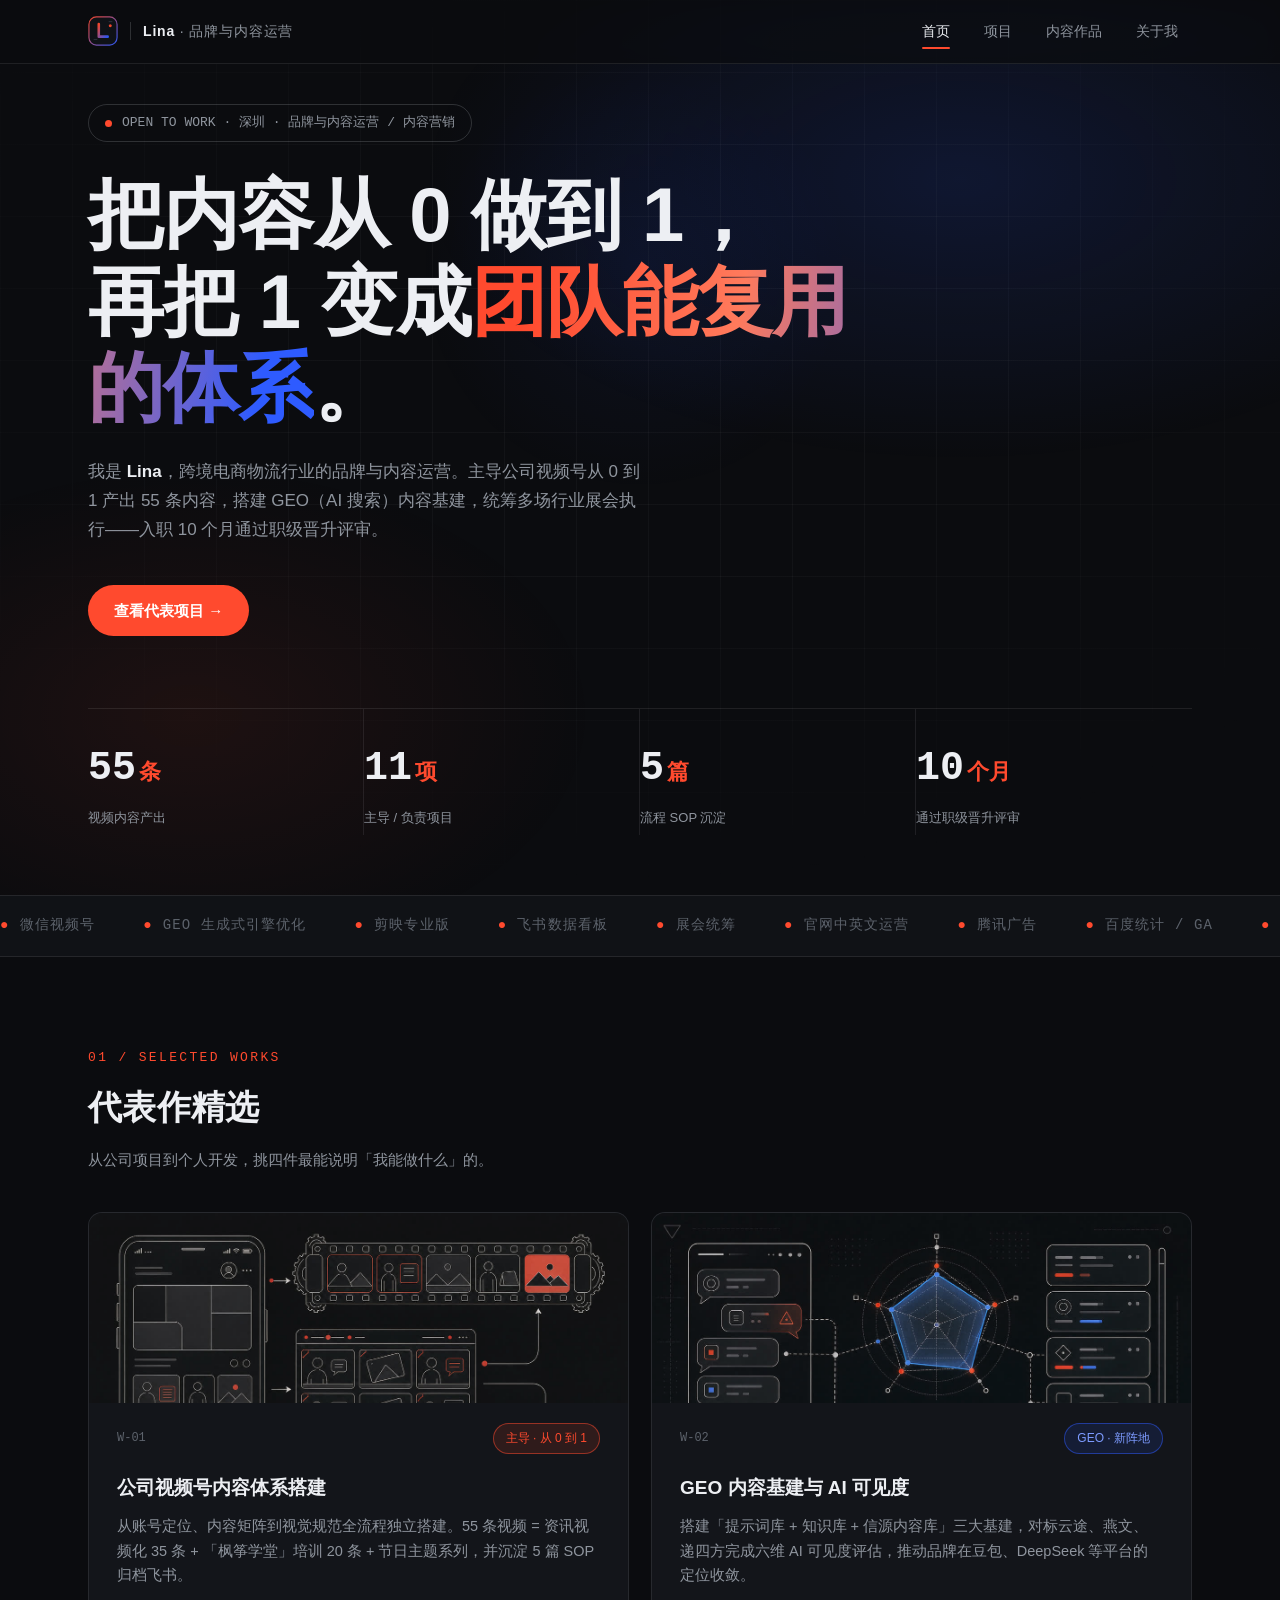
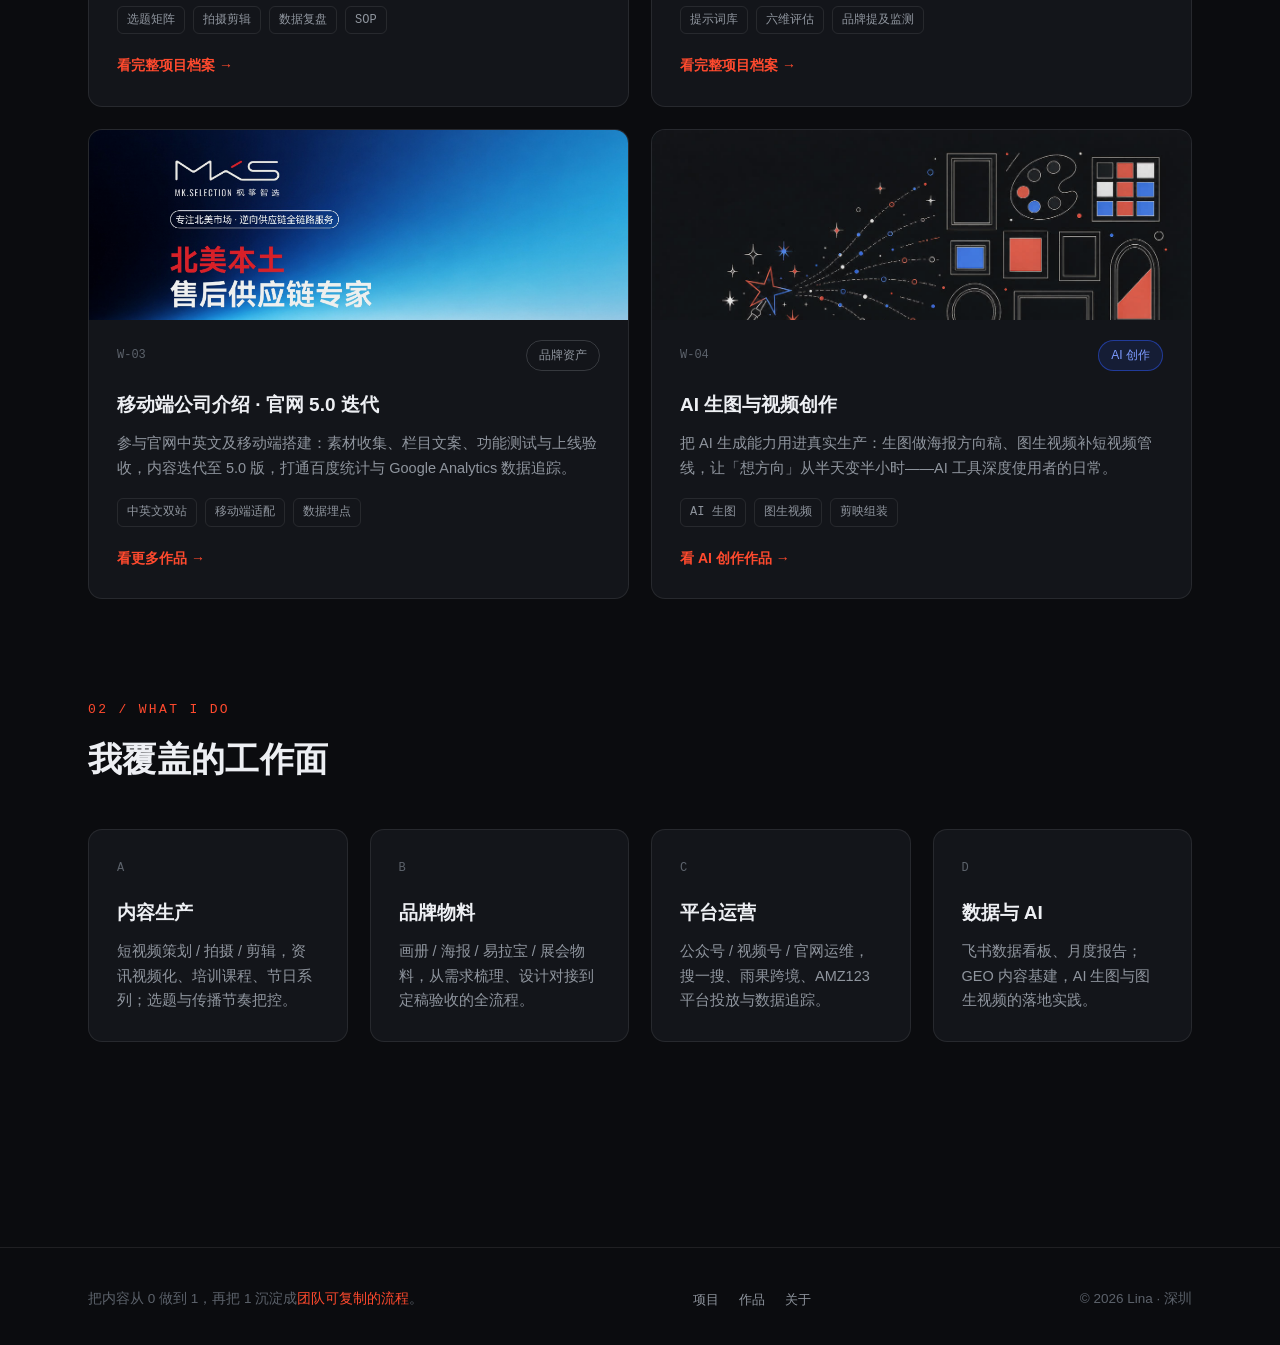
==== index.html @ fd3db306 "feat: Lina 个人求职网站（四页响应式静态站）" ====
<!DOCTYPE html>
<html lang="zh-CN">
<head>
<meta charset="UTF-8">
<meta name="viewport" content="width=device-width, initial-scale=1.0">
<title>Lina · 品牌与内容运营 — 个人主页</title>
<meta name="description" content="Lina，跨境电商物流行业品牌与内容运营。主导视频号从 0 到 1 产出 55 条内容，搭建 GEO 内容基建，统筹多场行业展会执行。">
<link rel="stylesheet" href="css/style.css">
<link rel="icon" type="image/svg+xml" href="assets/img/avatar-lina.svg">
</head>
<body>
<div id="progress"></div>
<div id="glow"></div>

<nav class="nav">
  <div class="nav-inner">
    <a class="brand" href="index.html">
      <img src="assets/img/avatar-lina.svg" alt="Lina">
      <span class="brand-divider"></span>
      <span class="brand-name"><b>Lina</b> · 品牌与内容运营</span>
    </a>
    <div class="nav-links">
      <a href="index.html" class="active">首页</a>
      <a href="projects.html">项目</a>
      <a href="works.html">内容作品</a>
      <a href="about.html">关于我</a>
    </div>
    <button class="burger" id="burger" aria-label="菜单"><span></span><span></span><span></span></button>
  </div>
</nav>
<div class="mobile-menu" id="mobileMenu">
  <a href="index.html">首页 <small>01</small></a>
  <a href="projects.html">项目经历 <small>02</small></a>
  <a href="works.html">内容作品 <small>03</small></a>
  <a href="about.html">关于我 <small>04</small></a>
</div>

<!-- HERO -->
<section class="hero">
  <div class="hero-bg"></div>
  <div class="hero-grid"></div>
  <div class="wrap hero-inner">
    <div class="hero-tag reveal"><span class="dot"></span>OPEN TO WORK · 深圳 · 品牌与内容运营 / 内容营销</div>
    <h1 class="reveal d1">把内容从 0 做到 1，<br>再把 1 变成<span class="grad">团队能复用的体系</span>。</h1>
    <p class="hero-sub reveal d2">我是 <b>Lina</b>，跨境电商物流行业的品牌与内容运营。主导公司视频号从 0 到 1 产出 55 条内容，搭建 GEO（AI 搜索）内容基建，统筹多场行业展会执行——入职 10 个月通过职级晋升评审。</p>
    <div class="hero-actions reveal d3">
      <a class="btn btn-primary" href="projects.html">查看代表项目 →</a>
    </div>
    <div class="hero-metrics reveal d4">
      <div class="metric"><div class="num"><span data-count="55">0</span><i>条</i></div><div class="label">视频内容产出</div></div>
      <div class="metric"><div class="num"><span data-count="11">0</span><i>项</i></div><div class="label">主导 / 负责项目</div></div>
      <div class="metric"><div class="num"><span data-count="5">0</span><i>篇</i></div><div class="label">流程 SOP 沉淀</div></div>
      <div class="metric"><div class="num"><span data-count="10">0</span><i>个月</i></div><div class="label">通过职级晋升评审</div></div>
    </div>
  </div>
</section>

<!-- 跑马灯 -->
<div class="marquee" aria-hidden="true">
  <div class="marquee-track">
    <span><em>●</em>微信视频号</span><span><em>●</em>GEO 生成式引擎优化</span><span><em>●</em>剪映专业版</span><span><em>●</em>飞书数据看板</span><span><em>●</em>展会统筹</span><span><em>●</em>官网中英文运营</span><span><em>●</em>腾讯广告</span><span><em>●</em>百度统计 / GA</span><span><em>●</em>微信公众号</span><span><em>●</em>AMZ123 / 雨果跨境</span>
    <span><em>●</em>微信视频号</span><span><em>●</em>GEO 生成式引擎优化</span><span><em>●</em>剪映专业版</span><span><em>●</em>飞书数据看板</span><span><em>●</em>展会统筹</span><span><em>●</em>官网中英文运营</span><span><em>●</em>腾讯广告</span><span><em>●</em>百度统计 / GA</span><span><em>●</em>微信公众号</span><span><em>●</em>AMZ123 / 雨果跨境</span>
  </div>
</div>

<!-- 代表作精选 -->
<section style="padding: 90px 0 20px;">
  <div class="wrap">
    <div class="section-head reveal">
      <span class="idx">01 / SELECTED WORKS</span>
      <h2>代表作精选</h2>
      <p>从公司项目到个人开发，挑四件最能说明「我能做什么」的。</p>
    </div>
    <div class="grid-2">
      <div class="card reveal">
        <div class="card-media"><img src="assets/img/covers/gen-video-system.jpg" alt="公司视频号内容体系搭建" loading="lazy"></div>
        <div class="card-top"><span class="card-idx">W-01</span><span class="card-tag lead">主导 · 从 0 到 1</span></div>
        <h3>公司视频号内容体系搭建</h3>
        <p>从账号定位、内容矩阵到视觉规范全流程独立搭建。55 条视频 = 资讯视频化 35 条 + 「枫筝学堂」培训 20 条 + 节日主题系列，并沉淀 5 篇 SOP 归档飞书。</p>
        <div class="chips"><span>选题矩阵</span><span>拍摄剪辑</span><span>数据复盘</span><span>SOP</span></div>
        <a class="card-link" href="projects.html">看完整项目档案 →</a>
      </div>
      <div class="card reveal d1">
        <div class="card-media"><img src="assets/img/covers/gen-geo.jpg" alt="GEO 内容基建与 AI 可见度" loading="lazy"></div>
        <div class="card-top"><span class="card-idx">W-02</span><span class="card-tag join">GEO · 新阵地</span></div>
        <h3>GEO 内容基建与 AI 可见度</h3>
        <p>搭建「提示词库 + 知识库 + 信源内容库」三大基建，对标云途、燕文、递四方完成六维 AI 可见度评估，推动品牌在豆包、DeepSeek 等平台的定位收敛。</p>
        <div class="chips"><span>提示词库</span><span>六维评估</span><span>品牌提及监测</span></div>
        <a class="card-link" href="projects.html">看完整项目档案 →</a>
      </div>
      <div class="card reveal d2">
        <div class="card-media"><img src="assets/img/work-mobile-intro.jpg" alt="移动端公司介绍" loading="lazy"></div>
        <div class="card-top"><span class="card-idx">W-03</span><span class="card-tag">品牌资产</span></div>
        <h3>移动端公司介绍 · 官网 5.0 迭代</h3>
        <p>参与官网中英文及移动端搭建：素材收集、栏目文案、功能测试与上线验收，内容迭代至 5.0 版，打通百度统计与 Google Analytics 数据追踪。</p>
        <div class="chips"><span>中英文双站</span><span>移动端适配</span><span>数据埋点</span></div>
        <a class="card-link" href="works.html">看更多作品 →</a>
      </div>
      <div class="card reveal d3">
        <div class="card-media"><img src="assets/img/covers/gen-aigc.jpg" alt="AI 生图与视频创作" loading="lazy"></div>
        <div class="card-top"><span class="card-idx">W-04</span><span class="card-tag join">AI 创作</span></div>
        <h3>AI 生图与视频创作</h3>
        <p>把 AI 生成能力用进真实生产：生图做海报方向稿、图生视频补短视频管线，让「想方向」从半天变半小时——AI 工具深度使用者的日常。</p>
        <div class="chips"><span>AI 生图</span><span>图生视频</span><span>剪映组装</span></div>
        <a class="card-link" href="works.html">看 AI 创作作品 →</a>
      </div>
    </div>
  </div>
</section>

<!-- 能做什么 -->
<section style="padding: 80px 0 0;">
  <div class="wrap">
    <div class="section-head reveal">
      <span class="idx">02 / WHAT I DO</span>
      <h2>我覆盖的工作面</h2>
    </div>
    <div class="grid-4">
      <div class="card reveal">
        <div class="card-top"><span class="card-idx">A</span></div>
        <h3>内容生产</h3>
        <p>短视频策划 / 拍摄 / 剪辑，资讯视频化、培训课程、节日系列；选题与传播节奏把控。</p>
      </div>
      <div class="card reveal d1">
        <div class="card-top"><span class="card-idx">B</span></div>
        <h3>品牌物料</h3>
        <p>画册 / 海报 / 易拉宝 / 展会物料，从需求梳理、设计对接到定稿验收的全流程。</p>
      </div>
      <div class="card reveal d2">
        <div class="card-top"><span class="card-idx">C</span></div>
        <h3>平台运营</h3>
        <p>公众号 / 视频号 / 官网运维，搜一搜、雨果跨境、AMZ123 平台投放与数据追踪。</p>
      </div>
      <div class="card reveal d3">
        <div class="card-top"><span class="card-idx">D</span></div>
        <h3>数据与 AI</h3>
        <p>飞书数据看板、月度报告；GEO 内容基建，AI 生图与图生视频的落地实践。</p>
      </div>
    </div>
    <div style="margin-top: 52px; text-align: center;" class="reveal">
      <a class="btn btn-ghost" href="about.html">了解我是谁 →</a>
    </div>
  </div>
</section>

<footer>
  <div class="foot-inner">
    <div class="foot-quote">把内容从 0 做到 1，再把 1 沉淀成<em>团队可复制的流程</em>。</div>
    <div class="foot-links">
      <a href="projects.html">项目</a>
      <a href="works.html">作品</a>
      <a href="about.html">关于</a>
    </div>
    <div class="foot-quote">© <span id="year"></span> Lina · 深圳</div>
  </div>
</footer>
<script src="js/main.js"></script>
</body>
</html>
---- css/style.css ----
/* ============================================================
   Lina Portfolio — 设计系统
   深色编辑部风 · 细线条 · M.KiTE 红蓝双主色
   ============================================================ */

:root {
  --bg: #0b0c0f;
  --bg-soft: #101216;
  --surface: #13151a;
  --surface-2: #171a21;
  --line: rgba(235, 238, 245, 0.09);
  --line-strong: rgba(235, 238, 245, 0.16);
  --text: #edeff3;
  --muted: #8f959e;
  --faint: #5c626b;
  --red: #ff4a2e;
  --blue: #2e5bff;
  --red-soft: rgba(255, 74, 46, 0.12);
  --blue-soft: rgba(46, 91, 255, 0.12);
  --radius: 14px;
  --radius-sm: 9px;
  --font: "PingFang SC", "Microsoft YaHei UI", "Microsoft YaHei", "Segoe UI", sans-serif;
  --mono: "Cascadia Code", "JetBrains Mono", Consolas, "Courier New", monospace;
  --nav-h: 64px;
  --max-w: 1160px;
}

* { margin: 0; padding: 0; box-sizing: border-box; }

html { scroll-behavior: smooth; }

body {
  font-family: var(--font);
  background: var(--bg);
  color: var(--text);
  line-height: 1.7;
  font-size: 16px;
  -webkit-font-smoothing: antialiased;
  animation: pageIn 0.5s ease both;
}

@keyframes pageIn { from { opacity: 0; } to { opacity: 1; } }

::selection { background: var(--red); color: #fff; }

a { color: inherit; text-decoration: none; }
img { max-width: 100%; display: block; }
button { font-family: inherit; }

/* ---------- 滚动进度条 ---------- */
#progress {
  position: fixed; top: 0; left: 0; height: 2px; width: 0;
  background: linear-gradient(90deg, var(--blue), var(--red));
  z-index: 1000; transition: width 0.1s linear;
}

/* ---------- 光标氛围光（仅桌面） ---------- */
#glow {
  position: fixed; width: 480px; height: 480px; border-radius: 50%;
  background: radial-gradient(circle, rgba(46,91,255,0.07), transparent 65%);
  pointer-events: none; z-index: 0; transform: translate(-50%, -50%);
  left: 50vw; top: 30vh; transition: opacity 0.4s;
}

/* ---------- 导航 ---------- */
.nav {
  position: fixed; top: 0; left: 0; right: 0; height: var(--nav-h);
  display: flex; align-items: center; z-index: 900;
  background: rgba(11, 12, 15, 0.78);
  backdrop-filter: blur(14px); -webkit-backdrop-filter: blur(14px);
  border-bottom: 1px solid var(--line);
}
.nav-inner {
  width: 100%; max-width: var(--max-w); margin: 0 auto;
  padding: 0 28px; display: flex; align-items: center; gap: 24px;
}
.brand { display: flex; align-items: center; gap: 12px; margin-right: auto; }
.brand img { height: 30px; width: auto; opacity: 0.95; }
.brand-divider { width: 1px; height: 18px; background: var(--line-strong); }
.brand-name { font-size: 14px; letter-spacing: 0.06em; color: var(--muted); }
.brand-name b { color: var(--text); font-weight: 600; }

.nav-links { display: flex; align-items: center; gap: 6px; }
.nav-links a {
  font-size: 14px; color: var(--muted); padding: 8px 14px;
  border-radius: 8px; transition: color 0.2s, background 0.2s;
  position: relative;
}
.nav-links a:hover { color: var(--text); background: rgba(235,238,245,0.05); }
.nav-links a.active { color: var(--text); }
.nav-links a.active::after {
  content: ""; position: absolute; left: 14px; right: 14px; bottom: 2px;
  height: 2px; background: var(--red); border-radius: 2px;
}

.burger {
  display: none; flex-direction: column; gap: 5px;
  background: none; border: none; cursor: pointer; padding: 8px;
}
.burger span { width: 22px; height: 1.5px; background: var(--text); transition: 0.3s; display: block; }

.mobile-menu {
  position: fixed; inset: var(--nav-h) 0 0 0; z-index: 890;
  background: rgba(11, 12, 15, 0.97); backdrop-filter: blur(18px);
  display: flex; flex-direction: column; justify-content: center; padding: 0 32px;
  opacity: 0; pointer-events: none; transition: opacity 0.3s;
}
.mobile-menu.open { opacity: 1; pointer-events: auto; }
.mobile-menu a {
  font-size: 26px; font-weight: 600; padding: 16px 0;
  border-bottom: 1px solid var(--line); color: var(--text);
  display: flex; justify-content: space-between; align-items: center;
}
.mobile-menu a small { font-family: var(--mono); font-size: 12px; color: var(--faint); }

/* ---------- 布局骨架 ---------- */
.wrap { max-width: var(--max-w); margin: 0 auto; padding: 0 28px; }
section { position: relative; }

.section-head { margin: 0 0 40px; }
.section-head .idx {
  font-family: var(--mono); font-size: 13px; color: var(--red);
  letter-spacing: 0.18em; display: block; margin-bottom: 10px;
}
.section-head h2 { font-size: clamp(24px, 3.4vw, 34px); font-weight: 700; letter-spacing: 0.01em; }
.section-head p { color: var(--muted); margin-top: 10px; max-width: 640px; font-size: 15px; }

/* 顶部大间距（避开导航） */
.page-top { padding-top: calc(var(--nav-h) + 72px); }

/* ---------- 线条装饰 ---------- */
.hairline { border: none; border-top: 1px solid var(--line); margin: 0; }
.tick-corners { position: relative; }
.tick-corners::before, .tick-corners::after {
  content: "+"; position: absolute; font-family: var(--mono);
  color: var(--faint); font-size: 14px;
}
.tick-corners::before { top: -7px; left: -4px; }
.tick-corners::after { bottom: -9px; right: -4px; }

/* ---------- HERO ---------- */
.hero {
  min-height: calc(100vh - var(--nav-h));
  display: flex; align-items: center;
  padding: calc(var(--nav-h) + 40px) 0 60px;
  overflow: hidden;
}
.hero-bg {
  position: absolute; inset: 0; pointer-events: none;
  background:
    radial-gradient(ellipse 60% 45% at 75% 20%, rgba(46, 91, 255, 0.14), transparent 70%),
    radial-gradient(ellipse 45% 40% at 15% 80%, rgba(255, 74, 46, 0.08), transparent 70%);
}
.hero-grid {
  position: absolute; inset: 0; pointer-events: none;
  background-image:
    linear-gradient(rgba(235,238,245,0.035) 1px, transparent 1px),
    linear-gradient(90deg, rgba(235,238,245,0.035) 1px, transparent 1px);
  background-size: 72px 72px;
  mask-image: radial-gradient(ellipse 90% 80% at 50% 40%, #000 30%, transparent 75%);
  -webkit-mask-image: radial-gradient(ellipse 90% 80% at 50% 40%, #000 30%, transparent 75%);
}
.hero-inner { position: relative; width: 100%; }
.hero-tag {
  display: inline-flex; align-items: center; gap: 10px;
  font-family: var(--mono); font-size: 13px; color: var(--muted);
  border: 1px solid var(--line-strong); border-radius: 999px;
  padding: 7px 16px; margin-bottom: 30px;
}
.hero-tag .dot {
  width: 7px; height: 7px; border-radius: 50%; background: var(--red);
  animation: pulse 2s infinite;
}
@keyframes pulse {
  0%, 100% { box-shadow: 0 0 0 0 rgba(255, 74, 46, 0.5); }
  50% { box-shadow: 0 0 0 6px rgba(255, 74, 46, 0); }
}
.hero h1 {
  font-size: clamp(38px, 7vw, 76px);
  line-height: 1.14; font-weight: 800; letter-spacing: -0.01em;
  max-width: 820px;
}
.hero h1 .grad {
  background: linear-gradient(100deg, var(--red) 10%, #ff7a5c 45%, var(--blue) 90%);
  -webkit-background-clip: text; background-clip: text; color: transparent;
}
.hero-sub {
  margin-top: 26px; max-width: 560px; color: var(--muted);
  font-size: clamp(15px, 1.6vw, 17px);
}
.hero-sub b { color: var(--text); font-weight: 600; }
.hero-actions { margin-top: 40px; display: flex; gap: 14px; flex-wrap: wrap; }

.btn {
  display: inline-flex; align-items: center; gap: 9px;
  font-size: 15px; font-weight: 600; padding: 13px 26px;
  border-radius: 999px; cursor: pointer; border: none;
  transition: transform 0.2s, box-shadow 0.25s, background 0.25s;
}
.btn:active { transform: scale(0.97); }
.btn-primary { background: var(--red); color: #fff; }
.btn-primary:hover { box-shadow: 0 8px 28px rgba(255, 74, 46, 0.35); transform: translateY(-2px); }
.btn-ghost {
  background: transparent; color: var(--text);
  border: 1px solid var(--line-strong);
}
.btn-ghost:hover { border-color: var(--text); transform: translateY(-2px); }
button.btn { font-family: inherit; }

/* HERO 指标 */
.hero-metrics {
  margin-top: 72px; display: grid;
  grid-template-columns: repeat(4, 1fr);
  border-top: 1px solid var(--line);
}
.metric { padding: 26px 20px 6px 0; border-right: 1px solid var(--line); }
.metric:last-child { border-right: none; }
.metric .num {
  font-family: var(--mono); font-size: clamp(26px, 3.4vw, 40px);
  font-weight: 700; color: var(--text);
}
.metric .num i { font-style: normal; font-size: 0.55em; color: var(--red); margin-left: 3px; }
.metric .label { font-size: 13px; color: var(--muted); margin-top: 4px; }

/* ---------- 跑马灯 ---------- */
.marquee {
  border-top: 1px solid var(--line); border-bottom: 1px solid var(--line);
  overflow: hidden; padding: 18px 0; background: var(--bg-soft);
}
.marquee-track {
  display: flex; gap: 48px; width: max-content;
  animation: marquee 30s linear infinite;
}
.marquee-track span {
  font-family: var(--mono); font-size: 14px; color: var(--faint);
  white-space: nowrap; letter-spacing: 0.08em;
}
.marquee-track span em { font-style: normal; color: var(--red); margin-right: 10px; }
@keyframes marquee { to { transform: translateX(-50%); } }

/* ---------- 代表作卡片 ---------- */
.grid-2 { display: grid; grid-template-columns: repeat(2, 1fr); gap: 22px; }
.grid-3 { display: grid; grid-template-columns: repeat(3, 1fr); gap: 22px; }
.grid-4 { display: grid; grid-template-columns: repeat(4, 1fr); gap: 22px; }

.card {
  background: var(--surface); border: 1px solid var(--line);
  border-radius: var(--radius); padding: 28px;
  position: relative; overflow: hidden;
  transition: transform 0.3s ease, border-color 0.3s, background 0.3s;
  display: flex; flex-direction: column;
}
.card:hover {
  transform: translateY(-5px); border-color: var(--line-strong);
  background: var(--surface-2);
}
.card::before {
  content: ""; position: absolute; top: 0; left: 0; right: 0; height: 1px;
  background: linear-gradient(90deg, transparent, var(--red), transparent);
  opacity: 0; transition: opacity 0.3s;
}
.card:hover::before { opacity: 1; }

.card .card-top {
  display: flex; justify-content: space-between; align-items: center; margin-bottom: 18px;
}
.card .card-idx { font-family: var(--mono); font-size: 12px; color: var(--faint); }
.card .card-tag {
  font-size: 12px; padding: 4px 12px; border-radius: 999px;
  border: 1px solid var(--line-strong); color: var(--muted);
}
.card .card-tag.lead { border-color: rgba(255,74,46,0.5); color: var(--red); background: var(--red-soft); }
.card .card-tag.join { border-color: rgba(46,91,255,0.5); color: #7d9bff; background: var(--blue-soft); }
.card h3 { font-size: 19px; font-weight: 700; margin-bottom: 10px; }
.card p { font-size: 14.5px; color: var(--muted); flex: 1; }
.card .chips { display: flex; flex-wrap: wrap; gap: 8px; margin-top: 18px; }
.card .chips span {
  font-size: 12px; font-family: var(--mono); color: var(--muted);
  border: 1px solid var(--line); border-radius: 6px; padding: 3px 9px;
}
.card .card-link {
  margin-top: 20px; font-size: 14px; color: var(--red);
  display: inline-flex; align-items: center; gap: 6px; font-weight: 600;
}
.card .card-link:hover { gap: 11px; }
.card .card-link { transition: gap 0.25s; }

/* 带缩略图的卡片 */
.card-media { margin: -28px -28px 20px; height: 190px; overflow: hidden; position: relative; }
.card-media img {
  width: 100%; height: 100%; object-fit: cover; object-position: top;
  transition: transform 0.5s ease; opacity: 0.94;
}
.card:hover .card-media img { transform: scale(1.04); }

/* CSS 生成封面 */
.cover {
  margin: -28px -28px 20px; height: 190px; position: relative;
  display: flex; align-items: center; justify-content: center;
  background: linear-gradient(135deg, var(--surface-2), #0d0f13);
  border-bottom: 1px solid var(--line); overflow: hidden;
}
.cover .big-num {
  font-family: var(--mono); font-size: 84px; font-weight: 800;
  color: transparent; -webkit-text-stroke: 1px rgba(235,238,245,0.14);
  position: absolute; right: 14px; bottom: -12px; line-height: 1;
}
.cover .cover-label {
  font-size: 15px; font-weight: 600; color: var(--muted);
  letter-spacing: 0.1em; display: flex; align-items: center; gap: 10px;
}
.cover .cover-label::before {
  content: ""; width: 26px; height: 1.5px; background: var(--red); display: block;
}
.cover.c-blue .cover-label::before { background: var(--blue); }
.cover.c-blue .big-num { -webkit-text-stroke-color: rgba(46,91,255,0.25); }
.cover.c-red .big-num { -webkit-text-stroke-color: rgba(255,74,46,0.25); }

/* ---------- 时间线（项目页） ---------- */
.timeline { position: relative; padding-left: 34px; }
.timeline::before {
  content: ""; position: absolute; left: 8px; top: 6px; bottom: 6px;
  width: 1px; background: linear-gradient(180deg, var(--red), var(--blue) 60%, transparent);
}
.tl-item { position: relative; padding-bottom: 34px; }
.tl-item:last-child { padding-bottom: 0; }
.tl-item::before {
  content: ""; position: absolute; left: -30px; top: 9px;
  width: 9px; height: 9px; border-radius: 50%;
  background: var(--bg); border: 2px solid var(--red);
}
.tl-item:nth-child(even)::before { border-color: var(--blue); }
.tl-item .tl-meta {
  font-family: var(--mono); font-size: 12.5px; color: var(--faint);
  margin-bottom: 6px; display: flex; gap: 14px; flex-wrap: wrap; align-items: center;
}
.tl-item h3 { font-size: 18px; font-weight: 700; margin-bottom: 8px; }
.tl-item p { font-size: 14.5px; color: var(--muted); max-width: 720px; }
.tl-item .chips { display: flex; flex-wrap: wrap; gap: 8px; margin-top: 12px; }
.tl-item .chips span {
  font-size: 12px; font-family: var(--mono); color: var(--muted);
  border: 1px solid var(--line); border-radius: 6px; padding: 3px 9px;
}

/* ---------- 作品页筛选 ---------- */
.filter-bar {
  display: flex; gap: 12px; align-items: center; flex-wrap: wrap;
  margin-bottom: 34px; padding: 16px 0;
  border-top: 1px solid var(--line); border-bottom: 1px solid var(--line);
}
.filters { display: flex; gap: 8px; flex-wrap: wrap; margin-right: auto; }
.filter-btn {
  font-size: 13.5px; color: var(--muted); background: none;
  border: 1px solid var(--line-strong); border-radius: 999px;
  padding: 7px 17px; cursor: pointer; transition: all 0.22s;
}
.filter-btn:hover { color: var(--text); border-color: var(--text); }
.filter-btn.active { background: var(--red); border-color: var(--red); color: #fff; }
.sort-box { display: flex; align-items: center; gap: 10px; }
.sort-box label { font-size: 13px; color: var(--faint); }
.sort-box select {
  background: var(--surface); color: var(--text); border: 1px solid var(--line-strong);
  border-radius: 8px; padding: 7px 12px; font-size: 13.5px; font-family: inherit;
  cursor: pointer; outline: none;
}
.count-note { font-family: var(--mono); font-size: 12.5px; color: var(--faint); margin-bottom: 18px; }

.works-grid { display: grid; grid-template-columns: repeat(3, 1fr); gap: 22px; }
.work-card { animation: cardIn 0.45s ease both; }
@keyframes cardIn {
  from { opacity: 0; transform: translateY(14px) scale(0.98); }
  to { opacity: 1; transform: none; }
}
.work-card.hide { display: none; }
.empty-tip {
  display: none; text-align: center; color: var(--faint);
  padding: 60px 0; font-size: 14px;
}
.empty-tip.show { display: block; }

/* ---------- About ---------- */
.about-grid { display: grid; grid-template-columns: 1.15fr 1fr; gap: 56px; align-items: start; }
.about-text p { color: var(--muted); font-size: 15.5px; margin-bottom: 18px; }
.about-text p b { color: var(--text); font-weight: 600; }
.about-ways { margin-top: 34px; display: grid; gap: 14px; }
.way {
  display: flex; gap: 16px; align-items: baseline;
  border: 1px solid var(--line); border-radius: var(--radius-sm);
  padding: 18px 20px; background: var(--surface);
  transition: border-color 0.25s, transform 0.25s;
}
.way:hover { border-color: var(--line-strong); transform: translateX(4px); }
.way .no { font-family: var(--mono); color: var(--red); font-size: 13px; }
.way h4 { font-size: 15.5px; margin-bottom: 4px; }
.way p { font-size: 13.5px; color: var(--muted); margin: 0; }

.skill-group { margin-bottom: 26px; }
.skill-group .sg-head {
  display: flex; justify-content: space-between; margin-bottom: 9px;
  font-size: 14.5px;
}
.skill-group .sg-head b { font-weight: 600; }
.skill-group .sg-head span { font-family: var(--mono); font-size: 12px; color: var(--faint); }
.bar { height: 5px; background: rgba(235,238,245,0.07); border-radius: 4px; overflow: hidden; }
.bar i {
  display: block; height: 100%; border-radius: 4px; width: 0;
  background: linear-gradient(90deg, var(--blue), var(--red));
  transition: width 1.2s cubic-bezier(0.2, 0.7, 0.2, 1);
}

.tool-cloud { display: flex; flex-wrap: wrap; gap: 10px; }
.tool-cloud span {
  font-size: 13px; color: var(--muted); border: 1px solid var(--line);
  padding: 7px 15px; border-radius: 999px; transition: all 0.22s;
}
.tool-cloud span:hover { color: var(--text); border-color: var(--red); transform: translateY(-2px); }


/* ---------- 简历下载页 ---------- */



/* 待补充占位卡片 */
.ph-card {
  border-style: dashed; border-color: rgba(235,238,245,0.2);
  background: transparent; box-shadow: none;
}
.ph-card h3 { color: var(--muted); }
.ph-card .ph-slot {
  display: inline-block; margin-top: 14px;
  font-family: var(--mono); font-size: 12.5px; color: var(--faint);
  border: 1px dashed var(--line-strong); border-radius: 6px;
  padding: 6px 12px; background: rgba(235,238,245,0.02);
}

/* ---------- 页脚 ---------- */
footer { border-top: 1px solid var(--line); margin-top: 100px; }
.foot-inner {
  max-width: var(--max-w); margin: 0 auto; padding: 40px 28px 34px;
  display: flex; justify-content: space-between; align-items: center; gap: 20px; flex-wrap: wrap;
}
.foot-inner .foot-quote { font-size: 13.5px; color: var(--faint); }
.foot-inner .foot-quote em { color: var(--red); font-style: normal; }
.foot-links { display: flex; gap: 20px; }
.foot-links a { font-size: 13px; color: var(--muted); }
.foot-links a:hover { color: var(--text); }

/* ---------- 滚动入场 ---------- */
.reveal { opacity: 0; transform: translateY(26px); transition: opacity 0.7s ease, transform 0.7s cubic-bezier(0.2, 0.7, 0.2, 1); }
.reveal.in { opacity: 1; transform: none; }
.d1 { transition-delay: 0.08s; } .d2 { transition-delay: 0.16s; }
.d3 { transition-delay: 0.24s; } .d4 { transition-delay: 0.32s; }

@media (prefers-reduced-motion: reduce) {
  *, *::before, *::after { animation: none !important; transition: none !important; }
  .reveal { opacity: 1; transform: none; }
}

/* ============================================================
   响应式 — 平板 & 手机（重排版，不是缩放）
   ============================================================ */
@media (max-width: 1080px) {
  .grid-4 { grid-template-columns: repeat(2, 1fr); }
  .works-grid { grid-template-columns: repeat(2, 1fr); }
  .grid-3 { grid-template-columns: repeat(2, 1fr); }
  .about-grid { grid-template-columns: 1fr; gap: 44px; }
}

@media (max-width: 860px) {
  body { font-size: 15px; }
  .wrap { padding: 0 20px; }
  .nav-inner { padding: 0 20px; }
  .nav-links { display: none; }
  .burger { display: flex; }

  /* 手机端 HERO 重新排版 */
  .hero { min-height: auto; padding: calc(var(--nav-h) + 52px) 0 48px; }
  .hero h1 { font-size: clamp(32px, 9.6vw, 44px); }
  .hero-tag { margin-bottom: 22px; font-size: 12px; }
  .hero-actions { margin-top: 30px; }
  .hero-actions .btn { flex: 1; justify-content: center; }
  .hero-metrics {
    margin-top: 46px; grid-template-columns: repeat(2, 1fr);
    border-top: 1px solid var(--line);
  }
  .metric { padding: 20px 14px 10px 0; }
  .metric:nth-child(2n) { border-right: none; }
  .metric:nth-child(-n+2) { border-bottom: 1px solid var(--line); }

  .grid-2, .grid-3, .grid-4 { grid-template-columns: 1fr; gap: 16px; }
  .works-grid { grid-template-columns: 1fr; gap: 16px; }
  .card { padding: 22px; }
  .card-media, .cover { margin: -22px -22px 16px; height: 170px; }

  .filter-bar { align-items: flex-start; flex-direction: column; gap: 14px; }
  .filters {
    flex-wrap: nowrap; overflow-x: auto; width: 100%;
    padding-bottom: 6px; -webkit-overflow-scrolling: touch;
    scrollbar-width: none;
  }
  .filters::-webkit-scrollbar { display: none; }
  .filter-btn { white-space: nowrap; flex-shrink: 0; }
  .sort-box { width: 100%; justify-content: space-between; }

  .timeline { padding-left: 26px; }
  .tl-item::before { left: -22px; }


  .foot-inner { flex-direction: column; align-items: flex-start; gap: 14px; }
  footer { margin-top: 70px; }
  section { margin-bottom: 64px; }
}

/* 手机更小屏 */
@media (max-width: 420px) {
  .brand-name { display: none; }
  .hero-metrics { grid-template-columns: repeat(2, 1fr); }
}

/* 打印 */
@media print {
  body { background: #fff; color: #111; }
  .nav, #progress, #glow, footer, .hero-bg, .hero-grid, .marquee { display: none !important; }
}
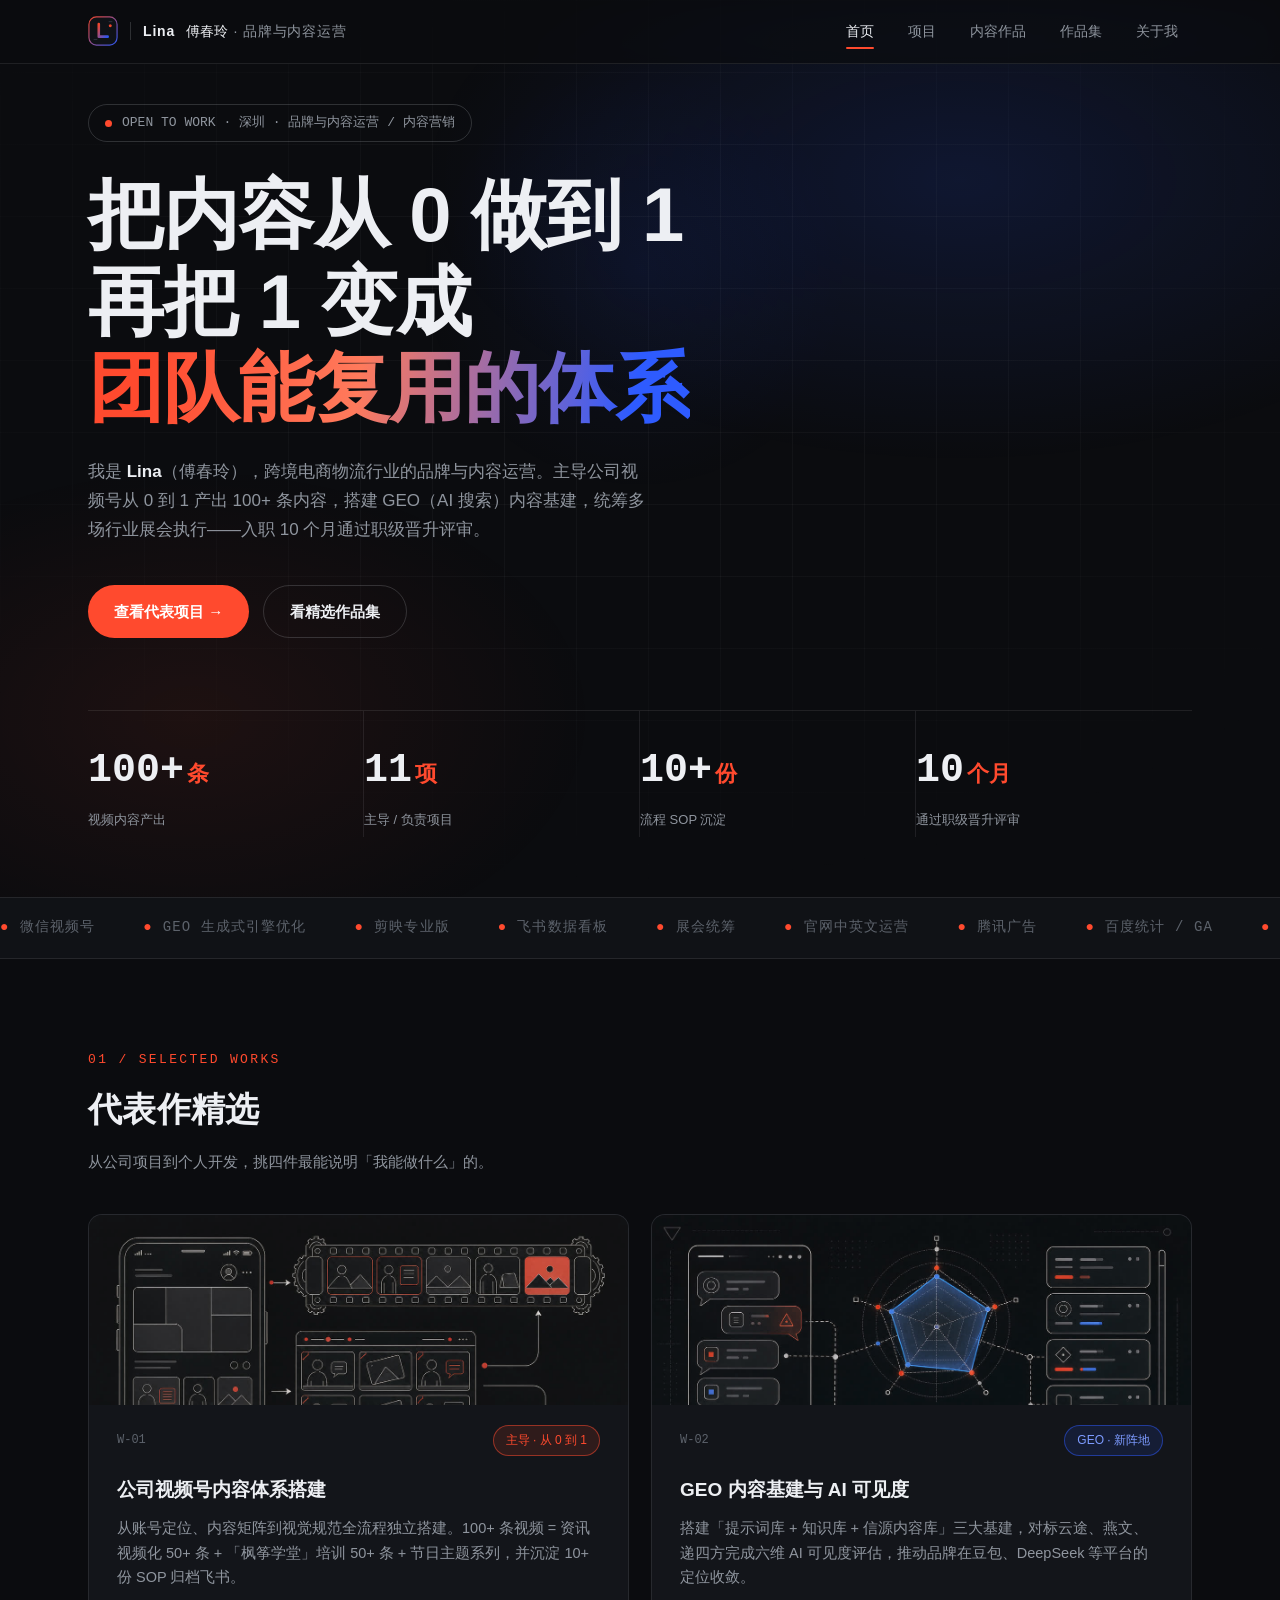
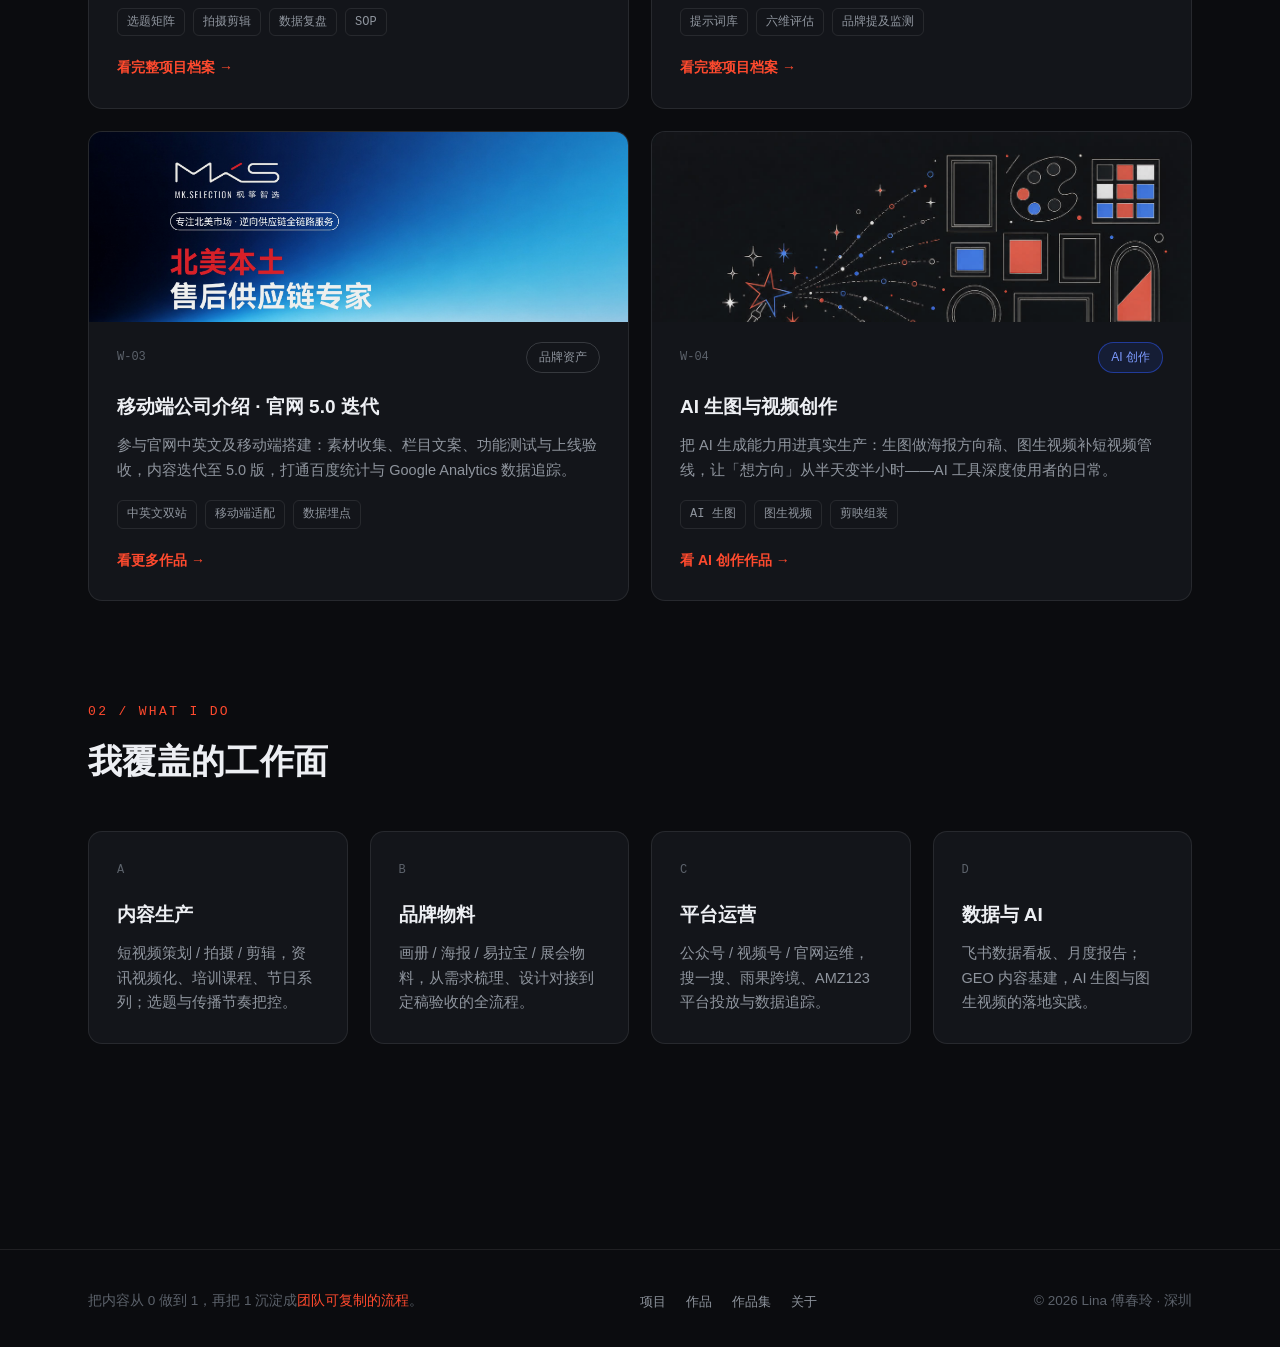
==== commit 6de03714: "feat: 新增作品集页与精选影片，补充中文名与可编辑岗位 - 新增 portfolio.html：两支精选影片 + 七个案例（含年度报告网站） - CASE 01-05 换成真实截图/实拍封面 - " ====
--- a/index.html
+++ b/index.html
@@ -3,8 +3,8 @@
 <head>
 <meta charset="UTF-8">
 <meta name="viewport" content="width=device-width, initial-scale=1.0">
-<title>Lina · 品牌与内容运营 — 个人主页</title>
-<meta name="description" content="Lina，跨境电商物流行业品牌与内容运营。主导视频号从 0 到 1 产出 55 条内容，搭建 GEO 内容基建，统筹多场行业展会执行。">
+<title>Lina 傅春玲 · 品牌与内容运营 — 个人主页</title>
+<meta name="description" content="Lina（傅春玲），跨境电商物流行业品牌与内容运营。主导视频号从 0 到 1 产出 100+ 条内容，搭建 GEO 内容基建，统筹多场行业展会执行。">
 <link rel="stylesheet" href="css/style.css">
 <link rel="icon" type="image/svg+xml" href="assets/img/avatar-lina.svg">
 </head>
@@ -15,14 +15,15 @@
 <nav class="nav">
   <div class="nav-inner">
     <a class="brand" href="index.html">
-      <img src="assets/img/avatar-lina.svg" alt="Lina">
+      <img src="assets/img/avatar-lina.svg" alt="Lina 傅春玲">
       <span class="brand-divider"></span>
-      <span class="brand-name"><b>Lina</b> · 品牌与内容运营</span>
+      <span class="brand-name"><b>Lina</b> <span class="brand-cn">傅春玲</span> · <span data-career="role">品牌与内容运营</span></span>
     </a>
     <div class="nav-links">
       <a href="index.html" class="active">首页</a>
       <a href="projects.html">项目</a>
       <a href="works.html">内容作品</a>
+      <a href="portfolio.html">作品集</a>
       <a href="about.html">关于我</a>
     </div>
     <button class="burger" id="burger" aria-label="菜单"><span></span><span></span><span></span></button>
@@ -32,7 +33,8 @@
   <a href="index.html">首页 <small>01</small></a>
   <a href="projects.html">项目经历 <small>02</small></a>
   <a href="works.html">内容作品 <small>03</small></a>
-  <a href="about.html">关于我 <small>04</small></a>
+  <a href="portfolio.html">作品集 <small>04</small></a>
+  <a href="about.html">关于我 <small>05</small></a>
 </div>
 
 <!-- HERO -->
@@ -40,16 +42,17 @@
   <div class="hero-bg"></div>
   <div class="hero-grid"></div>
   <div class="wrap hero-inner">
-    <div class="hero-tag reveal"><span class="dot"></span>OPEN TO WORK · 深圳 · 品牌与内容运营 / 内容营销</div>
-    <h1 class="reveal d1">把内容从 0 做到 1，<br>再把 1 变成<span class="grad">团队能复用的体系</span>。</h1>
-    <p class="hero-sub reveal d2">我是 <b>Lina</b>，跨境电商物流行业的品牌与内容运营。主导公司视频号从 0 到 1 产出 55 条内容，搭建 GEO（AI 搜索）内容基建，统筹多场行业展会执行——入职 10 个月通过职级晋升评审。</p>
+    <div class="hero-tag reveal" data-career-block><span class="dot"></span><span data-career="tag">OPEN TO WORK · 深圳 · 品牌与内容运营 / 内容营销</span></div>
+    <h1 class="reveal d1">把内容从 0 做到 1<br>再把 1 变成<br class="br-desk"><span class="grad">团队能复用的体系</span></h1>
+    <p class="hero-sub reveal d2">我是 <b>Lina</b>（傅春玲），跨境电商物流行业的品牌与内容运营。主导公司视频号从 0 到 1 产出 100+ 条内容，搭建 GEO（AI 搜索）内容基建，统筹多场行业展会执行——入职 10 个月通过职级晋升评审。</p>
     <div class="hero-actions reveal d3">
       <a class="btn btn-primary" href="projects.html">查看代表项目 →</a>
+      <a class="btn btn-ghost" href="portfolio.html">看精选作品集</a>
     </div>
     <div class="hero-metrics reveal d4">
-      <div class="metric"><div class="num"><span data-count="55">0</span><i>条</i></div><div class="label">视频内容产出</div></div>
+      <div class="metric"><div class="num"><span data-count="100">0</span>+<i>条</i></div><div class="label">视频内容产出</div></div>
       <div class="metric"><div class="num"><span data-count="11">0</span><i>项</i></div><div class="label">主导 / 负责项目</div></div>
-      <div class="metric"><div class="num"><span data-count="5">0</span><i>篇</i></div><div class="label">流程 SOP 沉淀</div></div>
+      <div class="metric"><div class="num"><span data-count="10">0</span>+<i>份</i></div><div class="label">流程 SOP 沉淀</div></div>
       <div class="metric"><div class="num"><span data-count="10">0</span><i>个月</i></div><div class="label">通过职级晋升评审</div></div>
     </div>
   </div>
@@ -76,7 +79,7 @@
         <div class="card-media"><img src="assets/img/covers/gen-video-system.jpg" alt="公司视频号内容体系搭建" loading="lazy"></div>
         <div class="card-top"><span class="card-idx">W-01</span><span class="card-tag lead">主导 · 从 0 到 1</span></div>
         <h3>公司视频号内容体系搭建</h3>
-        <p>从账号定位、内容矩阵到视觉规范全流程独立搭建。55 条视频 = 资讯视频化 35 条 + 「枫筝学堂」培训 20 条 + 节日主题系列，并沉淀 5 篇 SOP 归档飞书。</p>
+        <p>从账号定位、内容矩阵到视觉规范全流程独立搭建。100+ 条视频 = 资讯视频化 50+ 条 + 「枫筝学堂」培训 50+ 条 + 节日主题系列，并沉淀 10+ 份 SOP 归档飞书。</p>
         <div class="chips"><span>选题矩阵</span><span>拍摄剪辑</span><span>数据复盘</span><span>SOP</span></div>
         <a class="card-link" href="projects.html">看完整项目档案 →</a>
       </div>
@@ -149,11 +152,13 @@
     <div class="foot-links">
       <a href="projects.html">项目</a>
       <a href="works.html">作品</a>
+      <a href="portfolio.html">作品集</a>
       <a href="about.html">关于</a>
     </div>
-    <div class="foot-quote">© <span id="year"></span> Lina · 深圳</div>
+    <div class="foot-quote">© <span id="year"></span> Lina 傅春玲 · 深圳</div>
   </div>
 </footer>
+<script src="js/site-config.js"></script>
 <script src="js/main.js"></script>
 </body>
 </html>
--- a/css/style.css
+++ b/css/style.css
@@ -183,6 +183,11 @@
 .hero h1 .grad {
   background: linear-gradient(100deg, var(--red) 10%, #ff7a5c 45%, var(--blue) 90%);
   -webkit-background-clip: text; background-clip: text; color: transparent;
+  -webkit-font-smoothing: antialiased;
+}
+.br-desk { display: inline; }
+@media (max-width: 860px) {
+  .br-desk { display: none; }
 }
 .hero-sub {
   margin-top: 26px; max-width: 560px; color: var(--muted);
@@ -451,6 +456,219 @@
 .d1 { transition-delay: 0.08s; } .d2 { transition-delay: 0.16s; }
 .d3 { transition-delay: 0.24s; } .d4 { transition-delay: 0.32s; }
 
+/* ---------- 作品集：精选案例（CASE STUDY） ---------- */
+.case-list { display: flex; flex-direction: column; gap: 0; }
+.case {
+  display: grid; grid-template-columns: 0.84fr 1fr; gap: 50px;
+  align-items: start;
+  padding: 58px 0; border-bottom: 1px solid var(--line);
+}
+.case:first-child { padding-top: 8px; }
+.case:last-child { border-bottom: none; padding-bottom: 0; }
+
+/* 案例配图 */
+.case-media {
+  position: relative; border-radius: var(--radius); overflow: hidden;
+  border: 1px solid var(--line); background: var(--surface);
+}
+.case-media img {
+  width: 100%; height: 268px; object-fit: cover; display: block;
+  transition: transform 0.6s cubic-bezier(0.2, 0.7, 0.2, 1);
+}
+.case:hover .case-media img { transform: scale(1.045); }
+
+/* 竖版封面（如视频号封面墙截图）：按原比例显示，避免被横版卡位裁掉 */
+.case-media.is-tall img { height: auto; aspect-ratio: 754 / 787; object-fit: cover; object-position: top; }
+
+/* 宽幅界面截图（如投放后台）：按原比例完整显示，不裁切，点击可放大 */
+.case-media.is-wide img {
+  height: auto; aspect-ratio: 1920 / 902; object-fit: cover;
+  object-position: center; display: block; cursor: zoom-in;
+}
+.case:hover .case-media.is-wide img { transform: none; }
+
+/* 两张实拍并排（如展会现场）：保持 4:3 等比不裁切，手机端横向滑动，点击可放大 */
+.case-media.is-duo { background: var(--surface-2); }
+.duo-strip { display: grid; grid-template-columns: 1fr 1fr; gap: 9px; padding: 13px; }
+.case-media.is-duo .duo-strip img {
+  width: 100%; height: auto; display: block; border-radius: 3px;
+  box-shadow: 0 2px 12px rgba(0, 0, 0, 0.38); cursor: zoom-in;
+}
+.case:hover .case-media.is-duo .duo-strip img { transform: none; }
+
+/* 两张宽幅截图纵向堆叠（如底表 + 看板）：完整展示不裁切，点击可放大 */
+.case-media.is-stack { background: var(--surface-2); }
+.stack-strip { display: grid; gap: 9px; padding: 13px; }
+.case-media.is-stack .stack-strip img {
+  width: 100%; height: auto; display: block; border-radius: 3px;
+  box-shadow: 0 2px 12px rgba(0, 0, 0, 0.38); cursor: zoom-in;
+}
+.case:hover .case-media.is-stack .stack-strip img { transform: none; }
+
+/* 文档型封面（如方案节选）：三页并排，完整显示不裁切，点击可放大 */
+.case-media.is-docs { background: var(--surface-2); }
+.doc-bar {
+  display: flex; justify-content: space-between; align-items: center;
+  padding: 9px 13px; border-bottom: 1px solid var(--line);
+}
+.doc-bar .case-no, .doc-bar .case-year {
+  position: static; background: none; border: none; padding: 0;
+}
+.doc-bar .case-year { color: var(--faint); }
+.doc-strip { display: grid; grid-template-columns: repeat(3, 1fr); gap: 9px; padding: 13px; }
+.case-media.is-docs .doc-strip img {
+  width: 100%; height: auto; display: block; border-radius: 3px;
+  background: #fff; box-shadow: 0 2px 12px rgba(0, 0, 0, 0.38);
+  cursor: zoom-in;
+}
+.case:hover .case-media.is-docs .doc-strip img { transform: none; }
+.case-no {
+  position: absolute; left: 14px; top: 14px; z-index: 2;
+  font-family: var(--mono); font-size: 11.5px; letter-spacing: 0.14em; color: #fff;
+  background: rgba(11, 12, 15, 0.7); border: 1px solid var(--line-strong);
+  padding: 5px 12px; border-radius: 999px;
+}
+.case-year {
+  position: absolute; right: 14px; bottom: 14px; z-index: 2;
+  font-family: var(--mono); font-size: 11.5px; letter-spacing: 0.1em; color: var(--text);
+  background: rgba(11, 12, 15, 0.7); border: 1px solid var(--line-strong);
+  padding: 5px 12px; border-radius: 999px;
+}
+
+/* 案例正文 */
+.case-head { display: flex; align-items: center; gap: 10px; flex-wrap: wrap; margin-bottom: 13px; }
+.case-role {
+  font-size: 12px; padding: 3px 11px; border-radius: 999px;
+  border: 1px solid var(--line-strong); color: var(--muted);
+}
+.case-role.lead { color: var(--red); border-color: rgba(255, 74, 46, 0.42); background: var(--red-soft); }
+.case-cat { font-family: var(--mono); font-size: 12px; letter-spacing: 0.1em; color: var(--faint); }
+
+.case h3 { font-size: 25px; line-height: 1.38; margin-bottom: 15px; letter-spacing: -0.01em; }
+.case-problem {
+  font-size: 14.5px; color: var(--muted); line-height: 1.75;
+  border-left: 2px solid var(--red); padding-left: 15px; margin-bottom: 24px;
+}
+.case-problem b { color: var(--text); font-weight: 600; }
+
+.case-steps { list-style: none; display: grid; gap: 13px; margin-bottom: 26px; }
+.case-steps li { position: relative; padding-left: 28px; font-size: 14.5px; color: var(--muted); line-height: 1.72; }
+.case-steps li::before {
+  content: attr(data-n); position: absolute; left: 0; top: 3px;
+  font-family: var(--mono); font-size: 10.5px; color: var(--red);
+  border: 1px solid rgba(255, 74, 46, 0.35); border-radius: 5px;
+  width: 18px; height: 18px; display: flex; align-items: center; justify-content: center;
+}
+.case-steps li b { color: var(--text); font-weight: 600; }
+
+.case-stats {
+  display: flex; gap: 30px; flex-wrap: wrap;
+  padding: 15px 0 17px; margin-bottom: 18px;
+  border-top: 1px solid var(--line); border-bottom: 1px solid var(--line);
+}
+.case-stat .v { font-family: var(--mono); font-size: 24px; color: var(--text); line-height: 1.15; }
+.case-stat .v i { font-style: normal; color: var(--red); }
+.case-stat .k { font-size: 12px; color: var(--faint); margin-top: 5px; }
+
+.case .chips { display: flex; flex-wrap: wrap; gap: 8px; }
+.case .chips span {
+  font-size: 12px; color: var(--muted); border: 1px solid var(--line);
+  padding: 4px 11px; border-radius: 999px;
+}
+
+/* 案例外链（如在线报告） */
+.case-link {
+  display: inline-flex; align-items: center; gap: 7px; margin-top: 20px;
+  font-family: var(--mono); font-size: 12.5px; letter-spacing: 0.06em;
+  color: var(--text); padding: 8px 16px; border-radius: 999px;
+  border: 1px solid var(--line-strong);
+  transition: color 0.2s, border-color 0.2s, background 0.2s;
+}
+.case-link svg { width: 14px; height: 14px; transition: transform 0.2s ease; }
+.case-link:hover { color: var(--red); border-color: rgba(255, 74, 46, 0.5); background: var(--red-soft); }
+.case-link:hover svg { transform: translate(2px, -2px); }
+
+/* 左右交替 */
+.case.alt .case-media { order: 2; }
+.case.alt .case-body { order: 1; }
+
+.cta-row { margin-top: 60px; display: flex; gap: 14px; flex-wrap: wrap; }
+
+/* ---------- 作品集：精选影片 ---------- */
+.films { margin-bottom: 56px; }
+.films-head {
+  display: flex; align-items: baseline; gap: 14px; flex-wrap: wrap;
+  margin-bottom: 18px; padding-bottom: 12px; border-bottom: 1px solid var(--line);
+}
+.films-idx { font-family: var(--mono); font-size: 11.5px; letter-spacing: 0.16em; color: var(--faint); }
+.films-head h3 { font-size: 16px; font-weight: 600; }
+.films-note { margin-left: auto; font-family: var(--mono); font-size: 11.5px; color: var(--faint); }
+.film-grid { display: grid; grid-template-columns: 1fr 1fr; gap: 26px; }
+.film { display: flex; flex-direction: column; }
+.film-player {
+  position: relative; overflow: hidden; display: block;
+  aspect-ratio: 16 / 9; border-radius: var(--radius);
+  border: 1px solid var(--line-strong); background-color: #06070a;
+  background-position: center; background-size: cover; background-repeat: no-repeat;
+  box-shadow: 0 26px 64px rgba(0, 0, 0, 0.46);
+}
+.film-player.cover-mkite { background-image: url("../assets/img/covers/mkite-film-poster.jpg"); }
+.film-player.cover-feynman { background-image: url("../assets/img/covers/feynman-poster.jpg"); }
+.film-player video {
+  display: block; width: 100%; height: 100%; object-fit: cover; background: transparent;
+}
+.film-play {
+  position: absolute; inset: 0; z-index: 3; width: 100%; border: 0; padding: 0;
+  display: flex; align-items: flex-end; justify-content: flex-start;
+  cursor: pointer; color: var(--text); font-family: inherit; background: none;
+  transition: opacity 0.35s ease, visibility 0.35s;
+}
+.film-play .ring {
+  width: 54px; height: 54px; margin: 0 0 14px 14px;
+  border-radius: 50%; display: grid; place-items: center;
+  background: var(--red); color: #fff;
+  box-shadow: 0 10px 28px rgba(0, 0, 0, 0.38), 0 8px 22px rgba(255, 74, 46, 0.35);
+  transition: transform 0.25s cubic-bezier(0.2, 0.7, 0.2, 1), box-shadow 0.25s;
+}
+.film-play .ring svg { width: 19px; height: 19px; margin-left: 3px; }
+.film-play:hover .ring {
+  transform: scale(1.07);
+  box-shadow: 0 12px 34px rgba(0, 0, 0, 0.42), 0 10px 30px rgba(255, 74, 46, 0.5);
+}
+.film-play:focus-visible { outline: 2px solid var(--red); outline-offset: -4px; }
+.film-player.is-playing .film-play { opacity: 0; visibility: hidden; }
+.film-body { display: flex; flex-direction: column; flex: 1; padding-top: 15px; }
+.film-kicker {
+  display: flex; align-items: center; gap: 10px; margin-bottom: 7px;
+  font-family: var(--mono); font-size: 11px; letter-spacing: 0.14em; color: var(--faint);
+}
+.film-kicker b { font-weight: 400; color: var(--red); letter-spacing: 0.1em; }
+.film-body h3 { font-size: 18.5px; line-height: 1.45; letter-spacing: -0.01em; margin-bottom: 8px; }
+.film-body p { font-size: 13.5px; color: var(--muted); line-height: 1.72; margin-bottom: 14px; }
+.film-spec {
+  margin-top: auto; padding-top: 10px; border-top: 1px solid var(--line);
+  font-family: var(--mono); font-size: 11.5px; color: var(--faint); letter-spacing: 0.02em;
+}
+
+/* ---------- 图片放大查看 ---------- */
+.lightbox {
+  position: fixed; inset: 0; z-index: 999;
+  display: flex; align-items: center; justify-content: center;
+  padding: 4vh 4vw; background: rgba(6, 7, 10, 0.94);
+  opacity: 0; pointer-events: none; transition: opacity 0.25s ease;
+  cursor: zoom-out;
+}
+.lightbox.open { opacity: 1; pointer-events: auto; }
+.lightbox img {
+  max-width: 100%; max-height: 100%; width: auto; height: auto;
+  border-radius: 6px; box-shadow: 0 24px 70px rgba(0, 0, 0, 0.65);
+}
+.lightbox .lb-hint {
+  position: absolute; bottom: 18px; left: 0; right: 0; text-align: center;
+  font-family: var(--mono); font-size: 12px; color: rgba(237, 239, 243, 0.5);
+  letter-spacing: 0.05em;
+}
+
 @media (prefers-reduced-motion: reduce) {
   *, *::before, *::after { animation: none !important; transition: none !important; }
   .reveal { opacity: 1; transform: none; }
@@ -464,6 +682,9 @@
   .works-grid { grid-template-columns: repeat(2, 1fr); }
   .grid-3 { grid-template-columns: repeat(2, 1fr); }
   .about-grid { grid-template-columns: 1fr; gap: 44px; }
+  .case { gap: 34px; }
+  .case-media img { height: 224px; }
+  .case h3 { font-size: 22px; }
 }
 
 @media (max-width: 860px) {
@@ -505,6 +726,38 @@
   .timeline { padding-left: 26px; }
   .tl-item::before { left: -22px; }
 
+  /* 手机端案例卡重排：图在上、文在下，取消左右交替 */
+  .case { grid-template-columns: 1fr; gap: 22px; padding: 32px 0; }
+  .case .case-media { order: 1; }
+  .case .case-body { order: 2; }
+  .case-media img { height: 196px; }
+  .case h3 { font-size: 20.5px; margin-bottom: 12px; }
+  .case-problem { font-size: 14px; margin-bottom: 20px; }
+  .case-steps { gap: 11px; margin-bottom: 20px; }
+  .case-stats { gap: 20px; padding: 13px 0 15px; }
+  .case-stat .v { font-size: 21px; }
+  .cta-row { margin-top: 40px; }
+  .cta-row .btn { flex: 1; justify-content: center; }
+
+  /* 手机端文档封面改成横向滑动，保证每页看得清 */
+  .doc-strip {
+    display: flex; gap: 10px; overflow-x: auto;
+    scroll-snap-type: x mandatory; -webkit-overflow-scrolling: touch;
+    scrollbar-width: none; padding: 12px;
+  }
+  .doc-strip::-webkit-scrollbar { display: none; }
+  .case-media.is-docs .doc-strip img { flex: 0 0 72%; scroll-snap-align: start; }
+  .doc-bar { padding: 8px 12px; }
+
+  /* 手机端两张实拍也改成横滑，否则每张只剩 150px 宽看不清现场细节 */
+  .case-media.is-duo .duo-strip {
+    display: flex; gap: 10px; overflow-x: auto;
+    scroll-snap-type: x mandatory; -webkit-overflow-scrolling: touch;
+    scrollbar-width: none; padding: 12px;
+  }
+  .case-media.is-duo .duo-strip::-webkit-scrollbar { display: none; }
+  .case-media.is-duo .duo-strip img { flex: 0 0 82%; scroll-snap-align: start; }
+
 
   .foot-inner { flex-direction: column; align-items: flex-start; gap: 14px; }
   footer { margin-top: 70px; }
@@ -515,6 +768,113 @@
 @media (max-width: 420px) {
   .brand-name { display: none; }
   .hero-metrics { grid-template-columns: repeat(2, 1fr); }
+  .case-media img { height: 168px; }
+  .case-media.is-tall img, .case-media.is-docs .doc-strip img { height: auto; }
+  .case-media.is-docs .doc-strip img { flex: 0 0 80%; }
+  .case-stats { gap: 14px; }
+  .case-stat .v { font-size: 19px; }
+  .case-stat .k { font-size: 11.5px; }
+  .case-link { font-size: 12px; margin-top: 16px; }
+}
+
+/* 精选影片：断点微调 */
+@media (max-width: 1080px) {
+  .films { margin-bottom: 46px; }
+  .film-grid { gap: 20px; }
+  .film-body h3 { font-size: 17px; }
+  .film-body p { font-size: 13px; }
+}
+@media (max-width: 860px) {
+  .films { margin-bottom: 42px; }
+  .film-grid { grid-template-columns: 1fr; gap: 34px; }
+  .film-body h3 { font-size: 18.5px; }
+  .film-body p { font-size: 13.5px; }
+}
+@media (max-width: 420px) {
+  .films-note { display: none; }
+  .film-play .ring { width: 46px; height: 46px; margin: 0 0 11px 11px; }
+  .film-play .ring svg { width: 16px; height: 16px; }
+  .film-body h3 { font-size: 17px; }
+  .film-body p { font-size: 13px; }
+  .film-spec { font-size: 11px; }
+}
+
+/* ---------- 姓名：中文名 ---------- */
+.brand-cn {
+  color: var(--text); font-weight: 500; font-size: 13.5px;
+  margin-left: 6px; letter-spacing: 0.02em;
+}
+
+/* ---------- 求职岗位：编辑面板 ---------- */
+[data-career-block] { transition: border-color 0.2s, color 0.2s; }
+body.editing [data-career-block] { cursor: pointer; border-color: rgba(255, 74, 46, 0.5); }
+body.editing [data-career-block]:hover { color: var(--text); background: rgba(255, 74, 46, 0.06); }
+body.editing [data-career="role"] {
+  outline: 1px dashed rgba(255, 74, 46, 0.42); outline-offset: 3px; border-radius: 2px;
+}
+
+.career-editor {
+  position: fixed; left: 50%; bottom: 24px; z-index: 200;
+  width: min(540px, calc(100vw - 32px));
+  box-sizing: border-box;
+  transform: translate(-50%, 16px);
+  opacity: 0; pointer-events: none;
+  background: #0b0c10;
+  border: 1px solid rgba(235, 238, 245, 0.18);
+  border-radius: 16px;
+  padding: 18px 20px 16px;
+  box-shadow: 0 28px 70px rgba(0, 0, 0, 0.72);
+  -webkit-backdrop-filter: blur(14px); backdrop-filter: blur(14px);
+  transition: opacity 0.24s ease, transform 0.28s cubic-bezier(0.2, 0.7, 0.2, 1);
+}
+.career-editor.open { opacity: 1; transform: translate(-50%, 0); pointer-events: auto; }
+.ce-head { display: flex; align-items: center; justify-content: space-between; margin-bottom: 10px; }
+.ce-label { font-family: var(--mono); font-size: 11.5px; letter-spacing: 0.16em; color: var(--muted); }
+.ce-x {
+  border: 0; background: none; color: var(--muted); cursor: pointer;
+  font-size: 21px; line-height: 1; padding: 0 2px;
+}
+.ce-x:hover { color: var(--text); }
+.ce-input {
+  width: 100%; box-sizing: border-box;
+  background: rgba(255, 255, 255, 0.04); border: 1px solid var(--line-strong);
+  border-radius: 9px; padding: 10px 12px;
+  color: var(--text); font-size: 14.5px; font-family: inherit;
+  transition: border-color 0.2s, box-shadow 0.2s;
+}
+.ce-input:focus { outline: none; border-color: var(--red); box-shadow: 0 0 0 3px rgba(255, 74, 46, 0.14); }
+.ce-input.is-error { border-color: var(--red); }
+.ce-hint { margin: 10px 0 0; font-size: 12.5px; color: var(--muted); line-height: 1.62; }
+.ce-hint b { color: var(--text); font-weight: 500; }
+.ce-actions { display: flex; gap: 8px; margin-top: 12px; flex-wrap: wrap; }
+.ce-btn {
+  font-family: inherit; font-size: 12.5px; cursor: pointer;
+  padding: 6px 14px; border-radius: 8px;
+  border: 1px solid var(--line-strong); background: transparent; color: var(--muted);
+  transition: color 0.2s, border-color 0.2s, background 0.2s;
+}
+.ce-btn:hover { color: var(--text); border-color: rgba(235, 238, 245, 0.3); background: rgba(255, 255, 255, 0.04); }
+.ce-btn.primary { background: var(--red); border-color: var(--red); color: #fff; }
+.ce-btn.primary:hover { background: #ff5c40; border-color: #ff5c40; color: #fff; }
+.ce-note { margin: 11px 0 0; font-size: 12px; color: var(--faint); line-height: 1.7; }
+.ce-note code {
+  font-family: var(--mono); font-size: 11px; color: var(--muted);
+  background: rgba(255, 255, 255, 0.05); padding: 1px 5px; border-radius: 4px;
+}
+
+@media (max-width: 860px) {
+  .career-editor { bottom: 16px; }
+}
+@media (max-width: 420px) {
+  .career-editor {
+    left: 0; right: 0; bottom: 0; width: 100%;
+    border-radius: 16px 16px 0 0;
+    padding: 14px 16px calc(18px + env(safe-area-inset-bottom, 0px));
+    transform: translateY(18px);
+  }
+  .career-editor.open { transform: translateY(0); }
+  .ce-actions .ce-btn { flex: 1 1 auto; text-align: center; }
+  .ce-input { font-size: 15px; }
 }
 
 /* 打印 */
